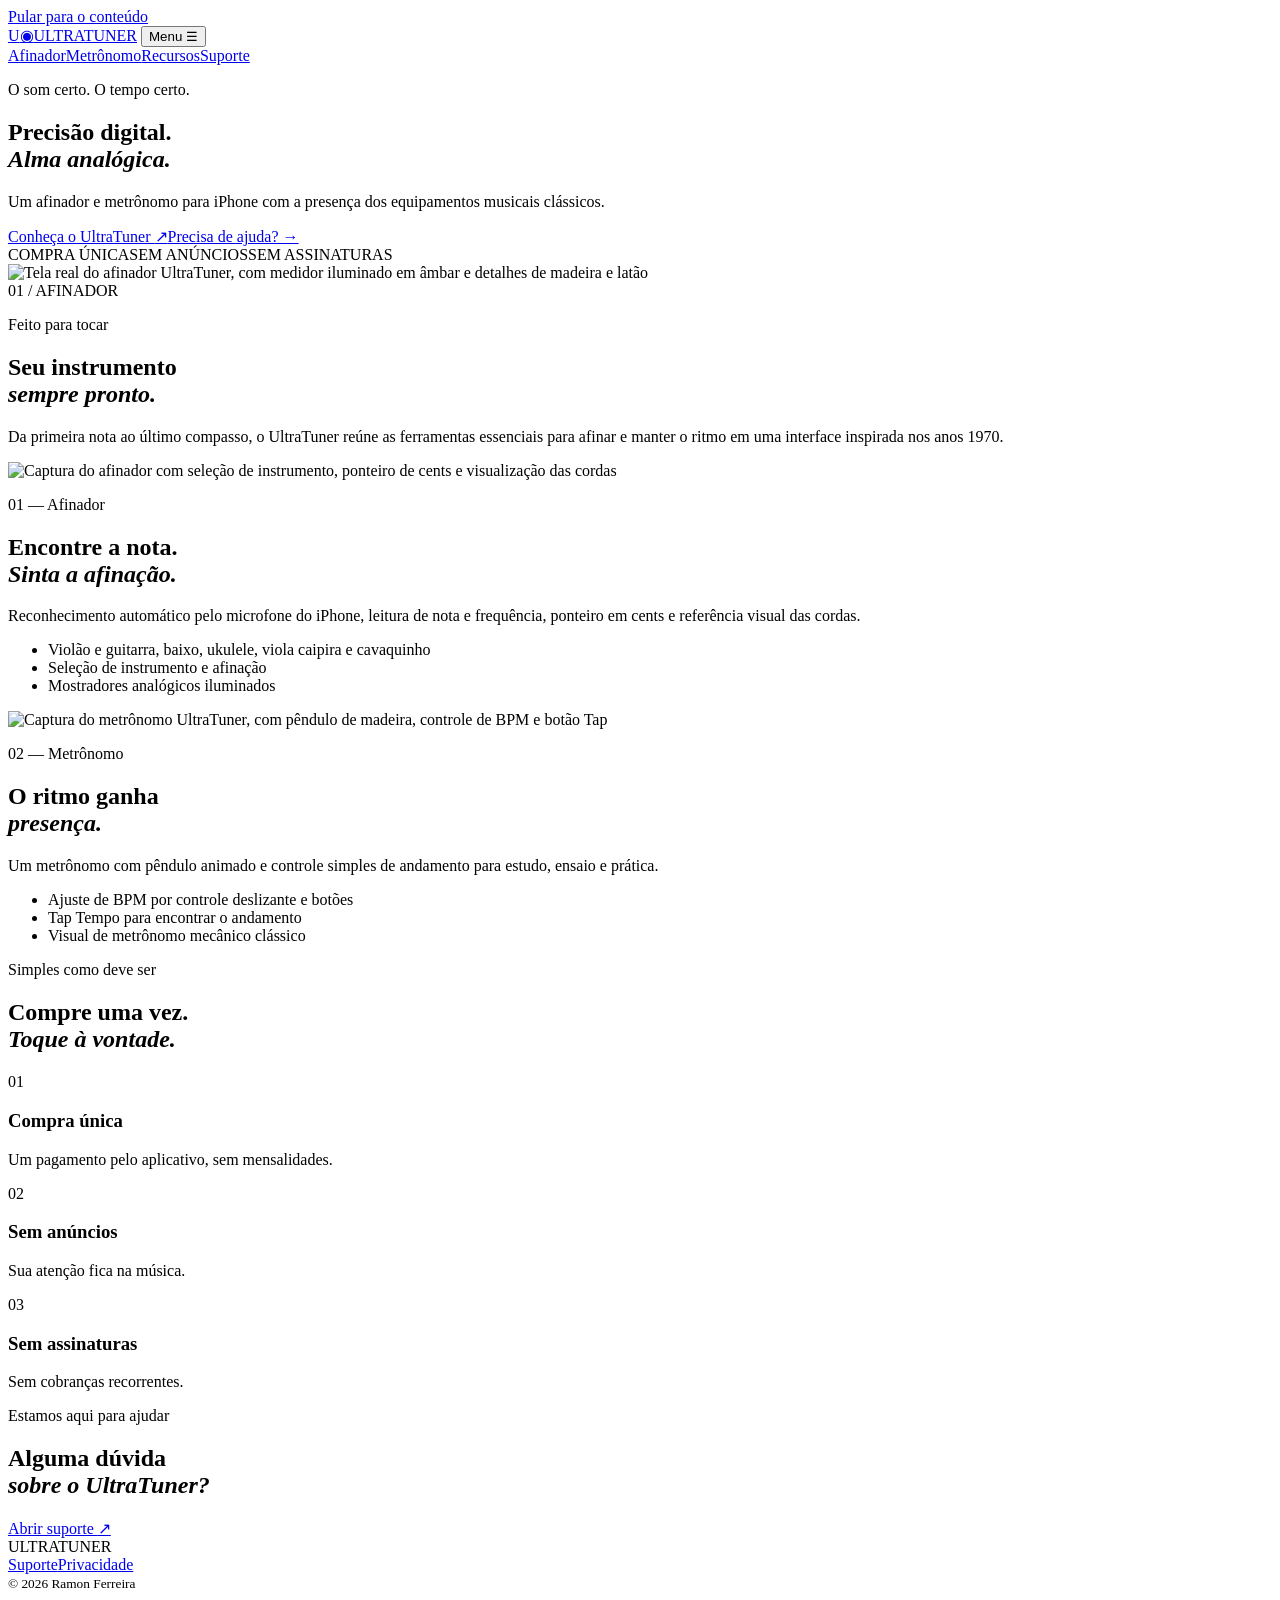
==== index.html @ 43f24510 "Add files via upload" ====
<!doctype html>
<html lang="pt-BR">
<head>
  <meta charset="utf-8">
  <meta name="viewport" content="width=device-width, initial-scale=1">
  <meta name="theme-color" content="#170e0a">
  <meta name="description" content="UltraTuner: afinador e metrônomo para iPhone com visual vintage. Compra única, sem anúncios e sem assinaturas.">
  <title>UltraTuner — Afinador e metrônomo vintage</title>
  <link rel="stylesheet" href="styles.css">
  <script src="script.js" defer></script>
</head>
<body>
  <a class="skip" href="#conteudo">Pular para o conteúdo</a>
  <header class="topbar">
    <a class="brand" href="index.html" aria-label="UltraTuner, início"><span class="brand-mark">U<span>◉</span></span><span>ULTRA<span class="brand-light">TUNER</span></span></a>
    <button class="menu-button" type="button" aria-expanded="false" aria-controls="main-nav">Menu <span aria-hidden="true">☰</span></button>
    <nav id="main-nav" aria-label="Navegação principal"><a href="#afinador">Afinador</a><a href="#metronomo">Metrônomo</a><a href="#recursos">Recursos</a><a href="suporte.html">Suporte</a></nav>
  </header>
  <main id="conteudo">
    <section class="hero wood">
      <div class="hero-copy"><p class="eyebrow">O som certo. O tempo certo.</p><h1>Precisão digital.<br><em>Alma analógica.</em></h1><p class="lead">Um afinador e metrônomo para iPhone com a presença dos equipamentos musicais clássicos.</p><div class="hero-actions"><a class="button" href="#recursos">Conheça o UltraTuner <span aria-hidden="true">↗</span></a><a class="text-link" href="suporte.html">Precisa de ajuda? →</a></div><div class="hero-facts"><span>COMPRA ÚNICA</span><span>SEM ANÚNCIOS</span><span>SEM ASSINATURAS</span></div></div>
      <div class="hero-visual"><div class="halo"></div><div class="phone"><img src="assets/afinador.png" alt="Tela real do afinador UltraTuner, com medidor iluminado em âmbar e detalhes de madeira e latão"></div><div class="visual-caption">01 / AFINADOR</div></div>
    </section>
    <section class="intro section-pad"><div><p class="eyebrow">Feito para tocar</p><h2>Seu instrumento<br><em>sempre pronto.</em></h2></div><p>Da primeira nota ao último compasso, o UltraTuner reúne as ferramentas essenciais para afinar e manter o ritmo em uma interface inspirada nos anos 1970.</p></section>
    <section id="afinador" class="feature section-pad"><div class="feature-image"><img src="assets/afinador.png" alt="Captura do afinador com seleção de instrumento, ponteiro de cents e visualização das cordas" loading="lazy"></div><div class="feature-copy"><p class="eyebrow">01 — Afinador</p><h2>Encontre a nota.<br><em>Sinta a afinação.</em></h2><p>Reconhecimento automático pelo microfone do iPhone, leitura de nota e frequência, ponteiro em cents e referência visual das cordas.</p><ul><li>Violão e guitarra, baixo, ukulele, viola caipira e cavaquinho</li><li>Seleção de instrumento e afinação</li><li>Mostradores analógicos iluminados</li></ul></div></section>
    <section id="metronomo" class="feature feature-reverse section-pad"><div class="feature-image"><img src="assets/metronomo.png" alt="Captura do metrônomo UltraTuner, com pêndulo de madeira, controle de BPM e botão Tap" loading="lazy"></div><div class="feature-copy"><p class="eyebrow">02 — Metrônomo</p><h2>O ritmo ganha<br><em>presença.</em></h2><p>Um metrônomo com pêndulo animado e controle simples de andamento para estudo, ensaio e prática.</p><ul><li>Ajuste de BPM por controle deslizante e botões</li><li>Tap Tempo para encontrar o andamento</li><li>Visual de metrônomo mecânico clássico</li></ul></div></section>
    <section id="recursos" class="value section-pad"><p class="eyebrow">Simples como deve ser</p><h2>Compre uma vez.<br><em>Toque à vontade.</em></h2><div class="value-grid"><div><span class="value-number">01</span><h3>Compra única</h3><p>Um pagamento pelo aplicativo, sem mensalidades.</p></div><div><span class="value-number">02</span><h3>Sem anúncios</h3><p>Sua atenção fica na música.</p></div><div><span class="value-number">03</span><h3>Sem assinaturas</h3><p>Sem cobranças recorrentes.</p></div></div></section>
    <section class="support-band section-pad"><div><p class="eyebrow">Estamos aqui para ajudar</p><h2>Alguma dúvida<br><em>sobre o UltraTuner?</em></h2></div><a class="button" href="suporte.html">Abrir suporte <span aria-hidden="true">↗</span></a></section>
  </main>
  <footer><div class="footer-inner"><span class="footer-brand">ULTRA<span>TUNER</span></span><nav aria-label="Rodapé"><a href="suporte.html">Suporte</a><a href="privacidade.html">Privacidade</a></nav><small>© 2026 Ramon Ferreira</small></div></footer>
</body>
</html>
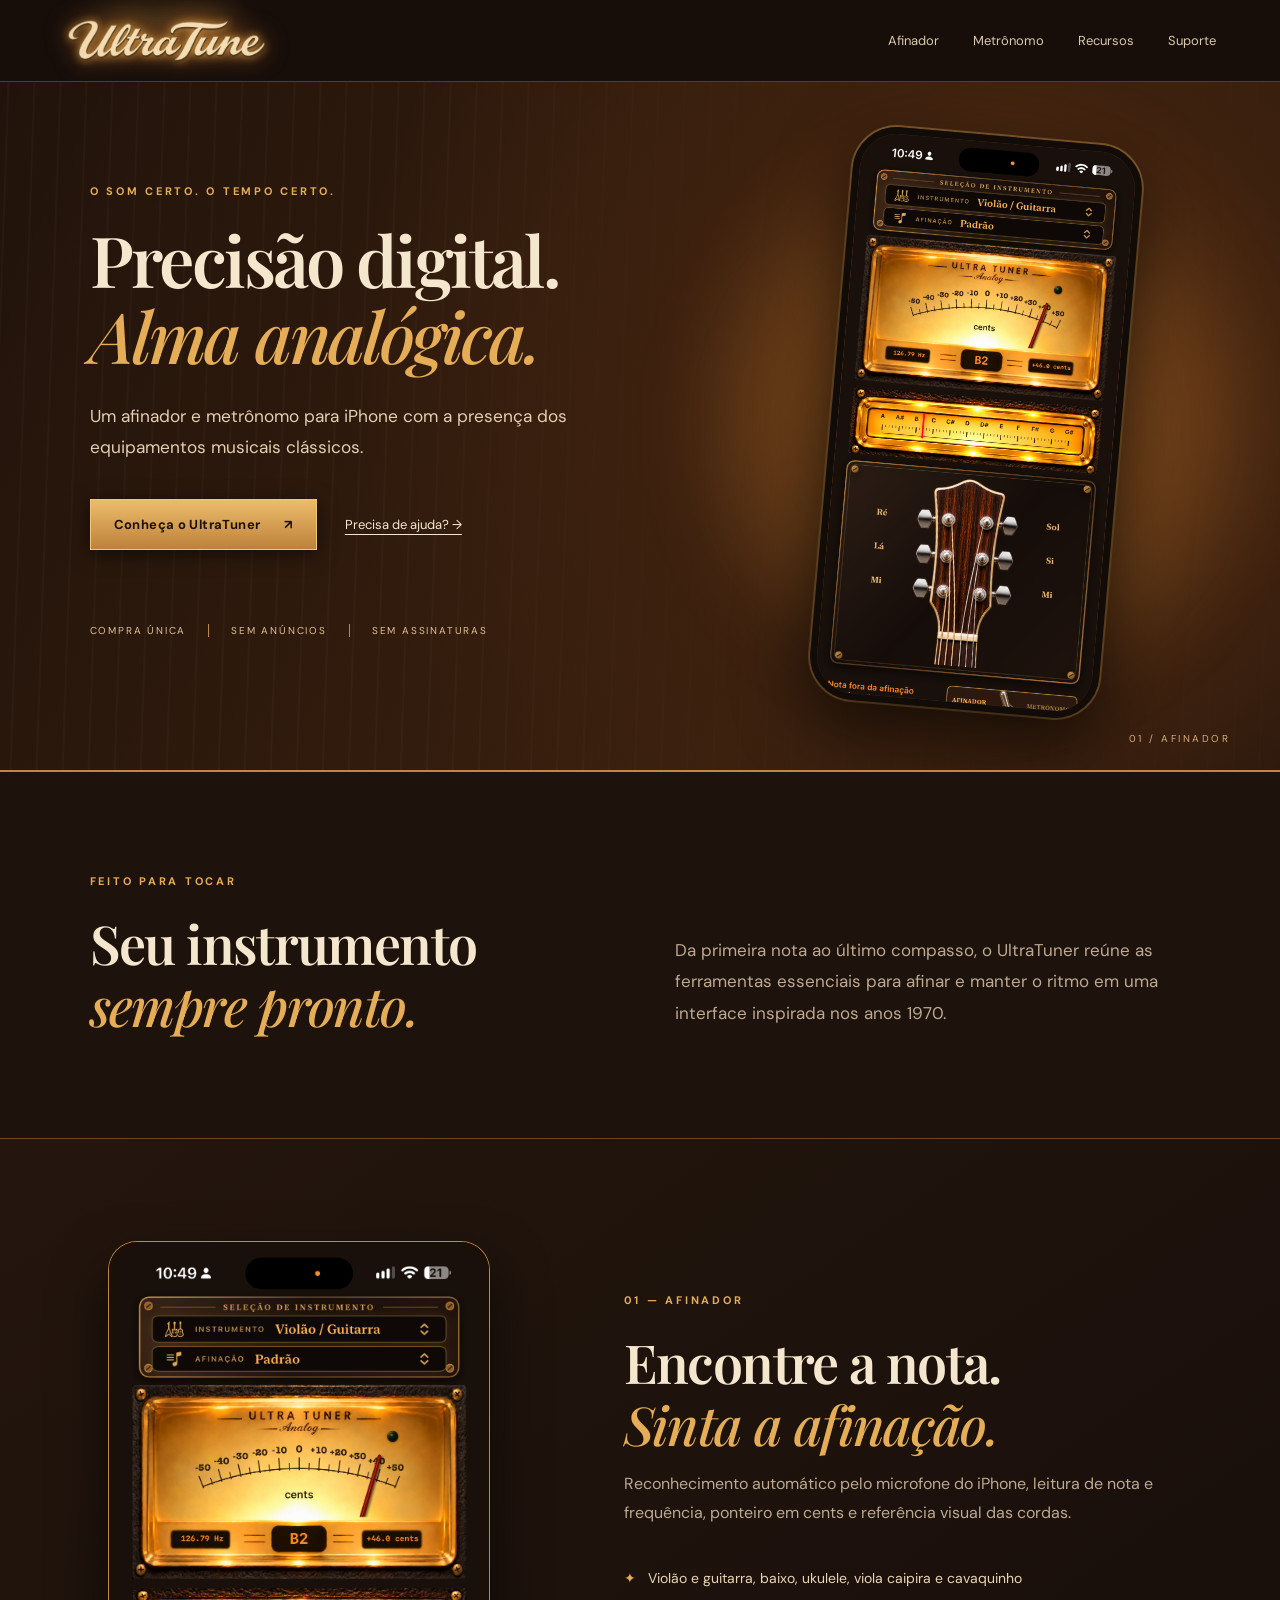
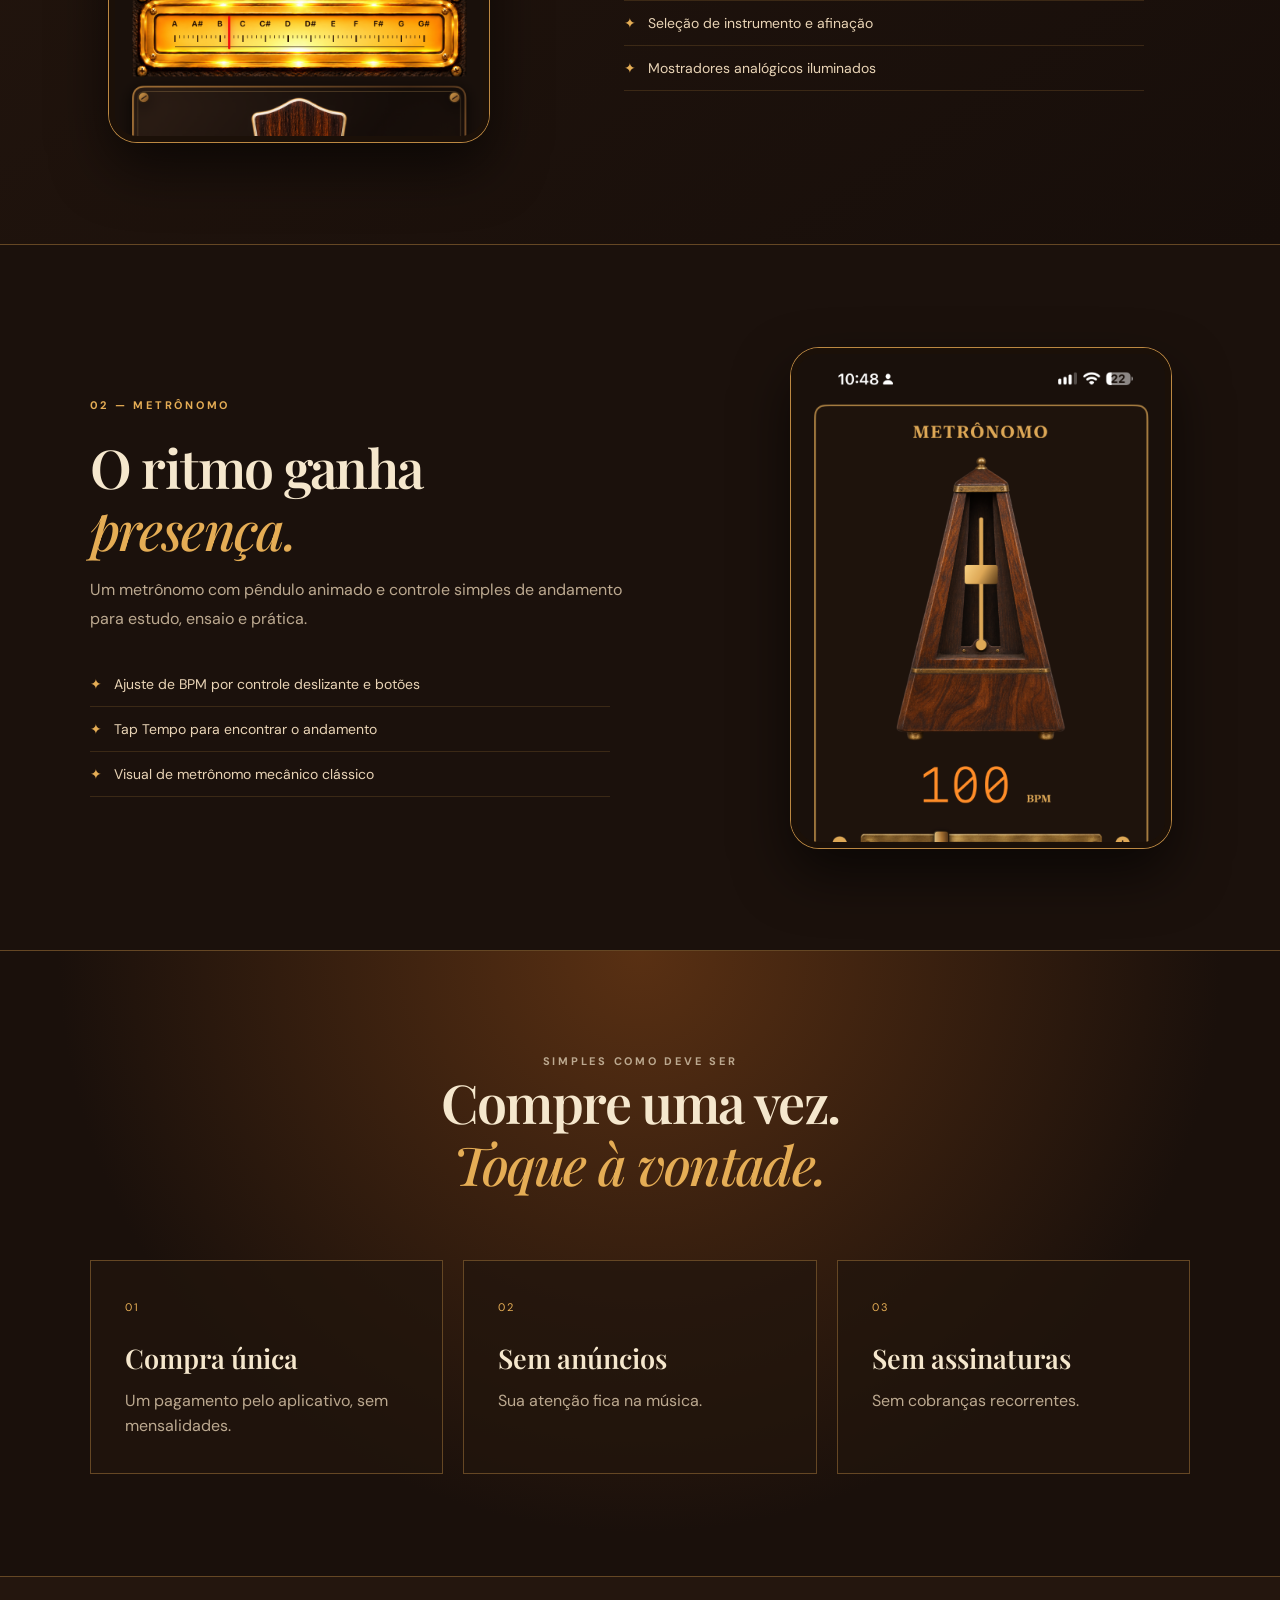
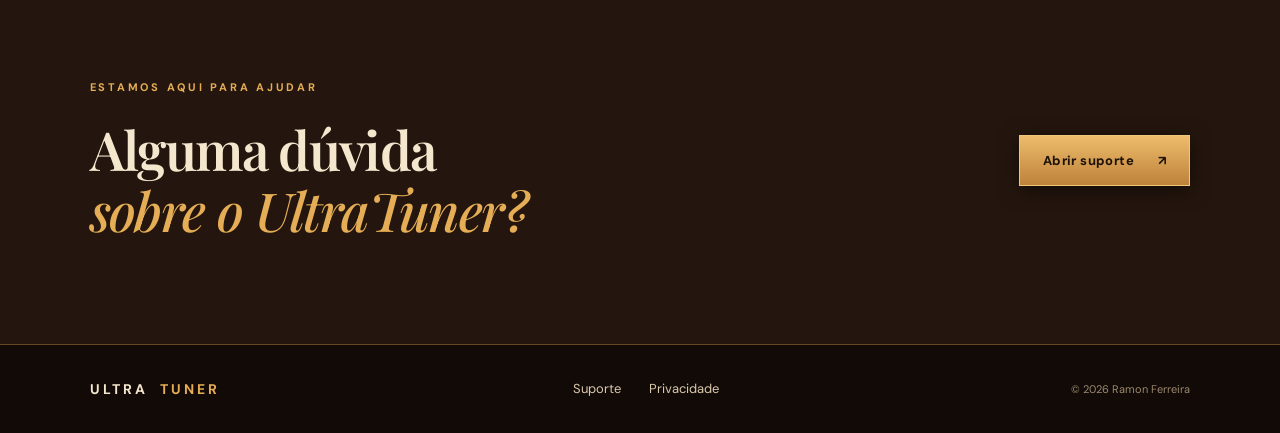
==== commit 8b47c3ab: "Add files via upload" ====
--- a/index.html
+++ b/index.html
@@ -12,7 +12,7 @@
 <body>
   <a class="skip" href="#conteudo">Pular para o conteúdo</a>
   <header class="topbar">
-    <a class="brand" href="index.html" aria-label="UltraTuner, início"><span class="brand-mark">U<span>◉</span></span><span>ULTRA<span class="brand-light">TUNER</span></span></a>
+    <a class="brand brand-wordmark" href="index.html" aria-label="UltraTuner, início"><img src="assets/ultratune-wordmark.png" alt="" width="2070" height="500"></a>
     <button class="menu-button" type="button" aria-expanded="false" aria-controls="main-nav">Menu <span aria-hidden="true">☰</span></button>
     <nav id="main-nav" aria-label="Navegação principal"><a href="#afinador">Afinador</a><a href="#metronomo">Metrônomo</a><a href="#recursos">Recursos</a><a href="suporte.html">Suporte</a></nav>
   </header>
--- a/styles.css
+++ b/styles.css
@@ -0,0 +1,4 @@
+@import url('https://fonts.googleapis.com/css2?family=DM+Sans:wght@400;500;600;700&family=Playfair+Display:ital,wght@0,500;0,600;0,700;1,500;1,600&display=swap');
+:root{color-scheme:dark;--bg:#170e0a;--panel:#23150e;--panel2:#301d11;--amber:#e5ad55;--gold:#bc8842;--cream:#f5e7cd;--muted:#bca990;--line:#654724;font-family:'DM Sans',Arial,sans-serif;scroll-behavior:smooth}*{box-sizing:border-box}body{margin:0;background:var(--bg);color:var(--cream)}a{color:inherit}img{display:block;max-width:100%}.skip{position:absolute;left:-9999px;top:8px;z-index:10;background:var(--amber);color:#1c1009;padding:10px}.skip:focus{left:8px}.topbar{height:82px;display:flex;align-items:center;justify-content:space-between;max-width:1440px;margin:auto;padding:0 clamp(24px,5vw,74px);border-bottom:1px solid #5a3b20}.brand,.footer-brand{text-decoration:none;font-size:17px;font-weight:700;letter-spacing:.22em;display:flex;align-items:center;gap:12px;white-space:nowrap}.brand-light,.footer-brand span{color:var(--amber)}.brand-mark{display:grid;place-items:center;border:1px solid var(--gold);width:34px;height:34px;border-radius:50%;font-family:Georgia,serif;font-size:18px;letter-spacing:0;color:var(--amber);position:relative}.brand-mark span{font-size:7px;position:absolute;right:3px;top:3px}.topbar nav{display:flex;gap:34px}.topbar nav a,footer a{text-decoration:none;color:#dbc9ac;font-size:13px;transition:color .2s}.topbar nav a:hover,footer a:hover,.topbar nav a[aria-current]{color:var(--amber)}.menu-button{display:none}.wood{background:radial-gradient(circle at 78% 45%,#6c3816 0,#3d210f 31%,transparent 61%),repeating-linear-gradient(92deg,transparent 0 7px,#ffffff06 8px 9px,transparent 10px 26px),linear-gradient(115deg,#21130b,#3a200e 65%,#1b100b)}.hero{min-height:690px;max-width:1440px;margin:auto;display:grid;grid-template-columns:1.05fr .95fr;overflow:hidden;border-bottom:2px solid var(--gold)}.hero-copy{padding:clamp(70px,8vw,130px) 20px 70px clamp(24px,7vw,100px);position:relative;z-index:1}.eyebrow{text-transform:uppercase;letter-spacing:.25em;font-size:11px;font-weight:700;color:var(--amber);margin:0 0 24px}.hero h1,.page-hero h1{font-size:clamp(51px,5.5vw,88px);line-height:1.07;margin:0 0 28px;letter-spacing:-.04em;font-family:'Playfair Display',Georgia,serif;font-weight:600}.hero h1 em,h2 em,.page-hero h1 em{color:var(--amber);font-weight:500}.lead{font-size:clamp(16px,1.35vw,19px);line-height:1.8;color:#e2ceb0;max-width:530px}.hero-actions{display:flex;gap:28px;align-items:center;flex-wrap:wrap;margin-top:36px}.button{background:linear-gradient(#edbc6b,#bd823a);color:#1d1109;font-weight:700;text-decoration:none;padding:16px 23px;border:1px solid #f0c679;display:inline-flex;gap:24px;align-items:center;justify-content:space-between;box-shadow:0 4px 20px #0008;font-size:13px;letter-spacing:.03em}.button:hover{filter:brightness(1.13)}.text-link{color:var(--cream);font-size:13px;text-underline-offset:5px}.hero-facts{display:flex;gap:22px;flex-wrap:wrap;margin-top:74px;color:#dec296;font-size:10px;letter-spacing:.18em}.hero-facts span+span{border-left:1px solid var(--gold);padding-left:22px}.hero-visual{position:relative;display:grid;place-items:center;padding:38px 50px 46px}.halo{position:absolute;width:80%;aspect-ratio:1;border-radius:50%;background:#f1a63b30;filter:blur(48px)}.phone{position:relative;width:min(290px,72%);height:575px;border:7px solid #120c09;border-radius:44px;overflow:hidden;box-shadow:0 22px 70px #000b,0 0 0 2px #8c612d;transform:rotate(5deg)}.phone img{width:100%;height:100%;object-fit:cover;object-position:top}.visual-caption{position:absolute;bottom:25px;right:50px;font-size:10px;letter-spacing:.25em;color:#d4ae75}.section-pad{padding:clamp(70px,8vw,118px) clamp(24px,7vw,100px)}.intro,.feature,.value,.support-band{max-width:1440px;margin:auto}.intro{display:grid;grid-template-columns:1fr 1fr;gap:70px;align-items:end;background:#1e120c;border-bottom:1px solid var(--line)}h2{font-family:'Playfair Display',Georgia,serif;font-weight:600;letter-spacing:-.03em;line-height:1.15;font-size:clamp(38px,4.2vw,64px);margin:0}.intro>p{font-size:17px;color:var(--muted);line-height:1.85;max-width:550px;margin:0 0 7px}.feature{display:grid;grid-template-columns:.85fr 1.15fr;gap:clamp(40px,9vw,140px);align-items:center;border-bottom:1px solid var(--line);background:linear-gradient(145deg,#24160e,#170e0a)}.feature-reverse{grid-template-columns:1.15fr .85fr;background:#1b110c}.feature-reverse .feature-image{order:2}.feature-image{width:min(100%,380px);height:500px;justify-self:center;overflow:hidden;border:6px solid #1b1008;border-radius:28px;box-shadow:0 0 0 1px var(--gold),0 25px 55px #0009}.feature-image img{height:100%;width:100%;object-fit:cover;object-position:top}.feature-copy>p:not(.eyebrow){max-width:540px;line-height:1.8;color:var(--muted);font-size:16px}.feature-copy ul{padding:0;margin:28px 0 0;list-style:none;max-width:520px}.feature-copy li{padding:13px 0 13px 24px;border-bottom:1px solid #65472470;position:relative;font-size:14px;color:#e9d4b6}.feature-copy li:before{content:'✦';position:absolute;left:0;color:var(--amber)}.value{text-align:center;background:radial-gradient(circle at 50% 0,#593013,#1a100b 65%);border-bottom:1px solid var(--line)}.value-grid{display:grid;grid-template-columns:repeat(3,1fr);gap:20px;margin-top:65px;text-align:left}.value-grid>div{border:1px solid var(--line);background:#21150dbb;padding:34px;min-height:205px}.value-number{color:var(--amber);letter-spacing:.2em;font-size:11px}.value h3{font:600 27px 'Playfair Display',Georgia,serif;margin:24px 0 12px}.value p{color:var(--muted);line-height:1.6;margin:0}.support-band{display:flex;justify-content:space-between;align-items:center;gap:30px;background:#24160e}.page-hero{padding:100px clamp(24px,7vw,100px);border-bottom:2px solid var(--gold)}.page-hero .lead{max-width:690px}.content-section{max-width:1100px;margin:auto;padding:75px 24px}.content-heading{text-align:center;margin-bottom:45px}.steps{display:grid;grid-template-columns:repeat(3,1fr);gap:20px}.steps article{border:1px solid var(--line);padding:28px;background:#23150e}.steps article>span{color:var(--amber);font-size:11px;letter-spacing:.2em}.steps h3{font:600 25px 'Playfair Display',Georgia,serif}.steps p,.contact-panel p,.policy p{color:var(--muted);line-height:1.8}.contact-panel{max-width:1052px;margin:0 auto 90px;padding:55px;background:linear-gradient(145deg,#4a2813,#23150e);border:1px solid var(--gold)}.contact-panel p{max-width:740px}.contact-panel .button{margin-top:18px}.contact-fallback{font-size:13px;color:var(--amber)!important}.policy{max-width:850px}.policy h2{font-size:32px;margin:42px 0 10px}.policy-status{border-left:3px solid var(--amber);padding:16px 20px;background:#38220f;color:var(--cream)!important}.policy-date{font-size:13px;margin-top:45px}footer{border-top:1px solid var(--line);background:#110a07}.footer-inner{max-width:1440px;padding:35px clamp(24px,7vw,100px);margin:auto;display:flex;align-items:center;justify-content:space-between;gap:25px}.footer-brand{font-size:14px}footer nav{display:flex;gap:28px}footer small{color:#9d896e;font-size:11px}@media(max-width:800px){.topbar{height:70px}.menu-button{display:block;background:none;border:1px solid var(--line);color:var(--cream);padding:9px 12px}.topbar nav{display:none;position:absolute;z-index:5;top:70px;left:0;right:0;background:#21140d;border-bottom:1px solid var(--gold);padding:20px 24px;flex-direction:column;gap:18px}.topbar nav.open{display:flex}.hero{grid-template-columns:1fr}.hero-copy{padding:75px 24px 30px}.hero-facts{margin-top:45px}.hero-visual{padding:24px 24px 58px}.phone{height:470px;width:235px}.intro,.feature{grid-template-columns:1fr}.intro{gap:30px}.feature-reverse .feature-image{order:0}.feature-image{height:430px;width:280px}.value-grid,.steps{grid-template-columns:1fr}.support-band{flex-direction:column;align-items:flex-start}.footer-inner{flex-wrap:wrap}}@media(max-width:420px){.hero-facts{gap:10px;font-size:8px}.hero-facts span+span{padding-left:10px}.brand{font-size:13px}.hero h1{font-size:48px}.page-hero{padding-top:70px;padding-bottom:70px}}
+
+.brand-wordmark{display:block;width:clamp(168px,16vw,245px);height:58px;position:relative;isolation:isolate}.brand-wordmark:before{content:"";position:absolute;left:19%;right:19%;top:6px;height:14px;background:#ffb64d;filter:blur(17px);opacity:.6;z-index:-1}.brand-wordmark img{width:100%;height:100%;object-fit:contain;filter:drop-shadow(0 0 4px #ffb850ab) drop-shadow(0 0 11px #d8752780)}@media(max-width:420px){.brand-wordmark{width:170px;height:48px}}
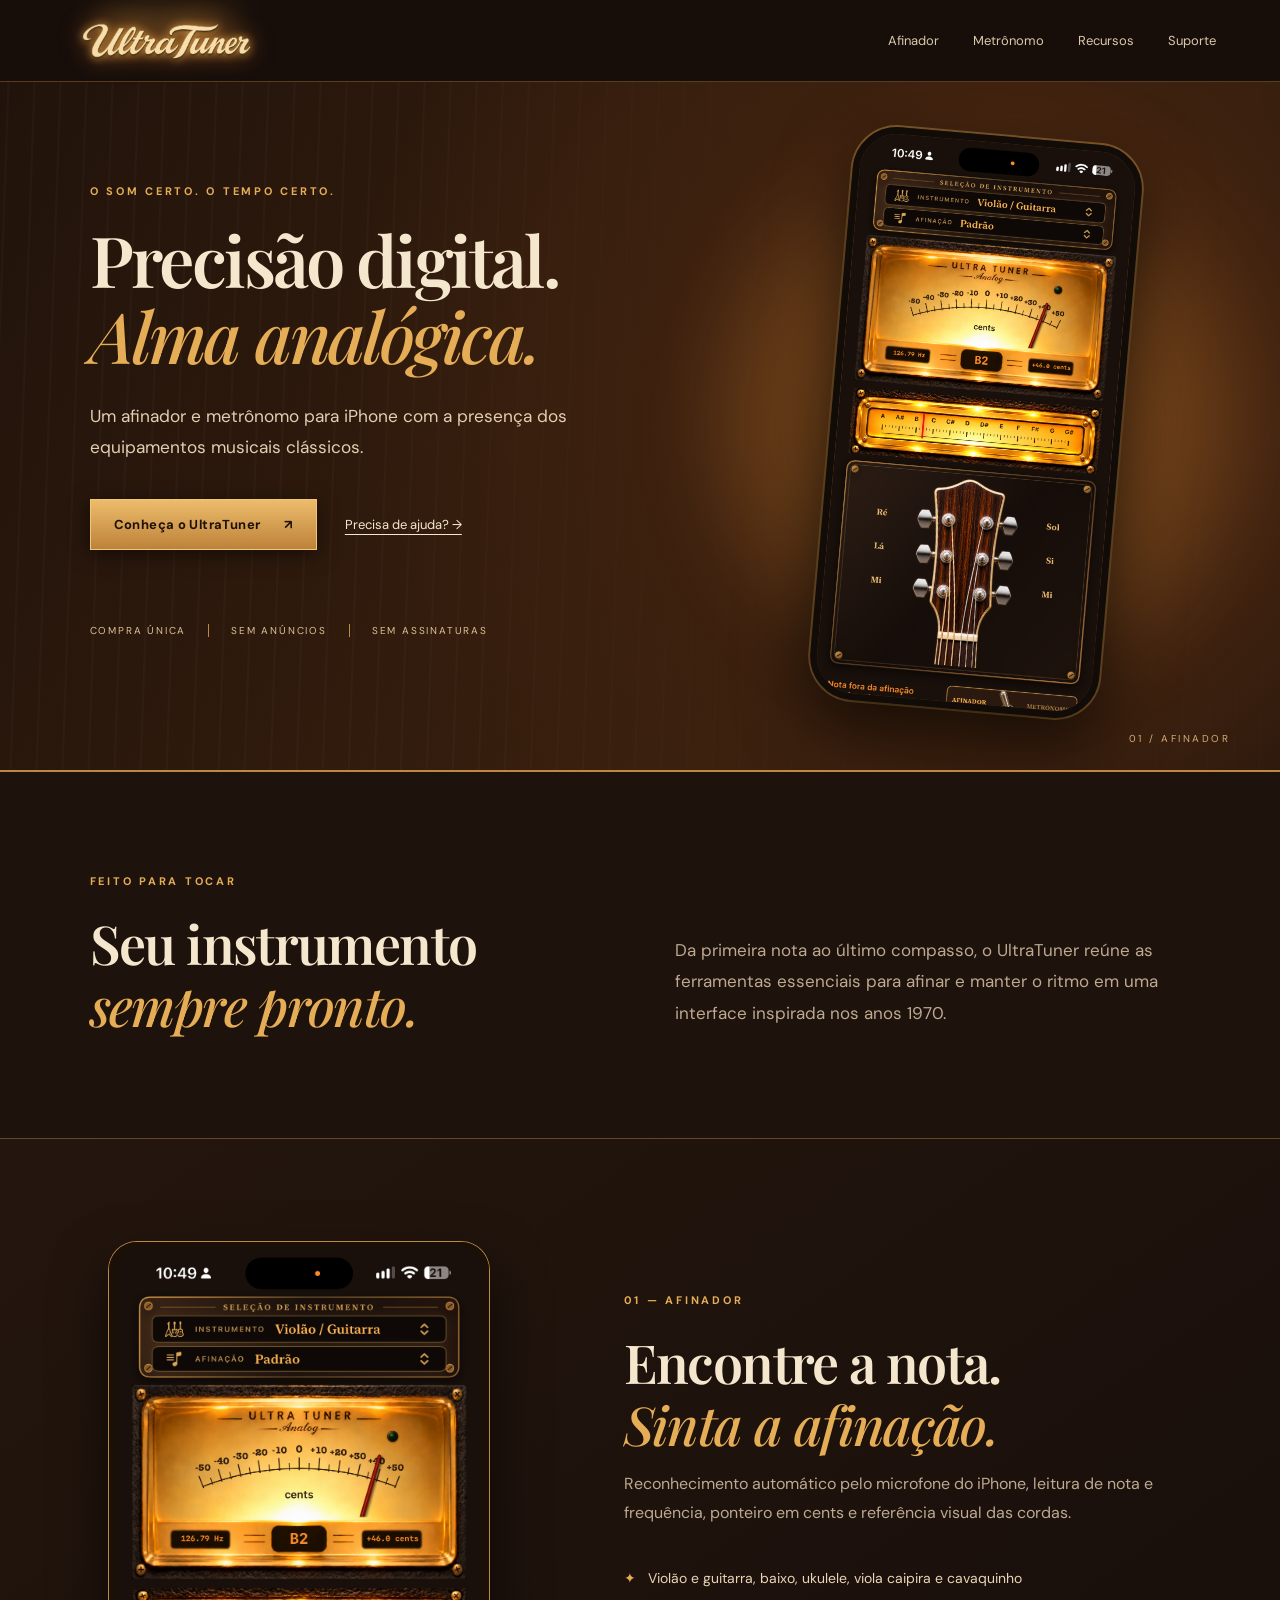
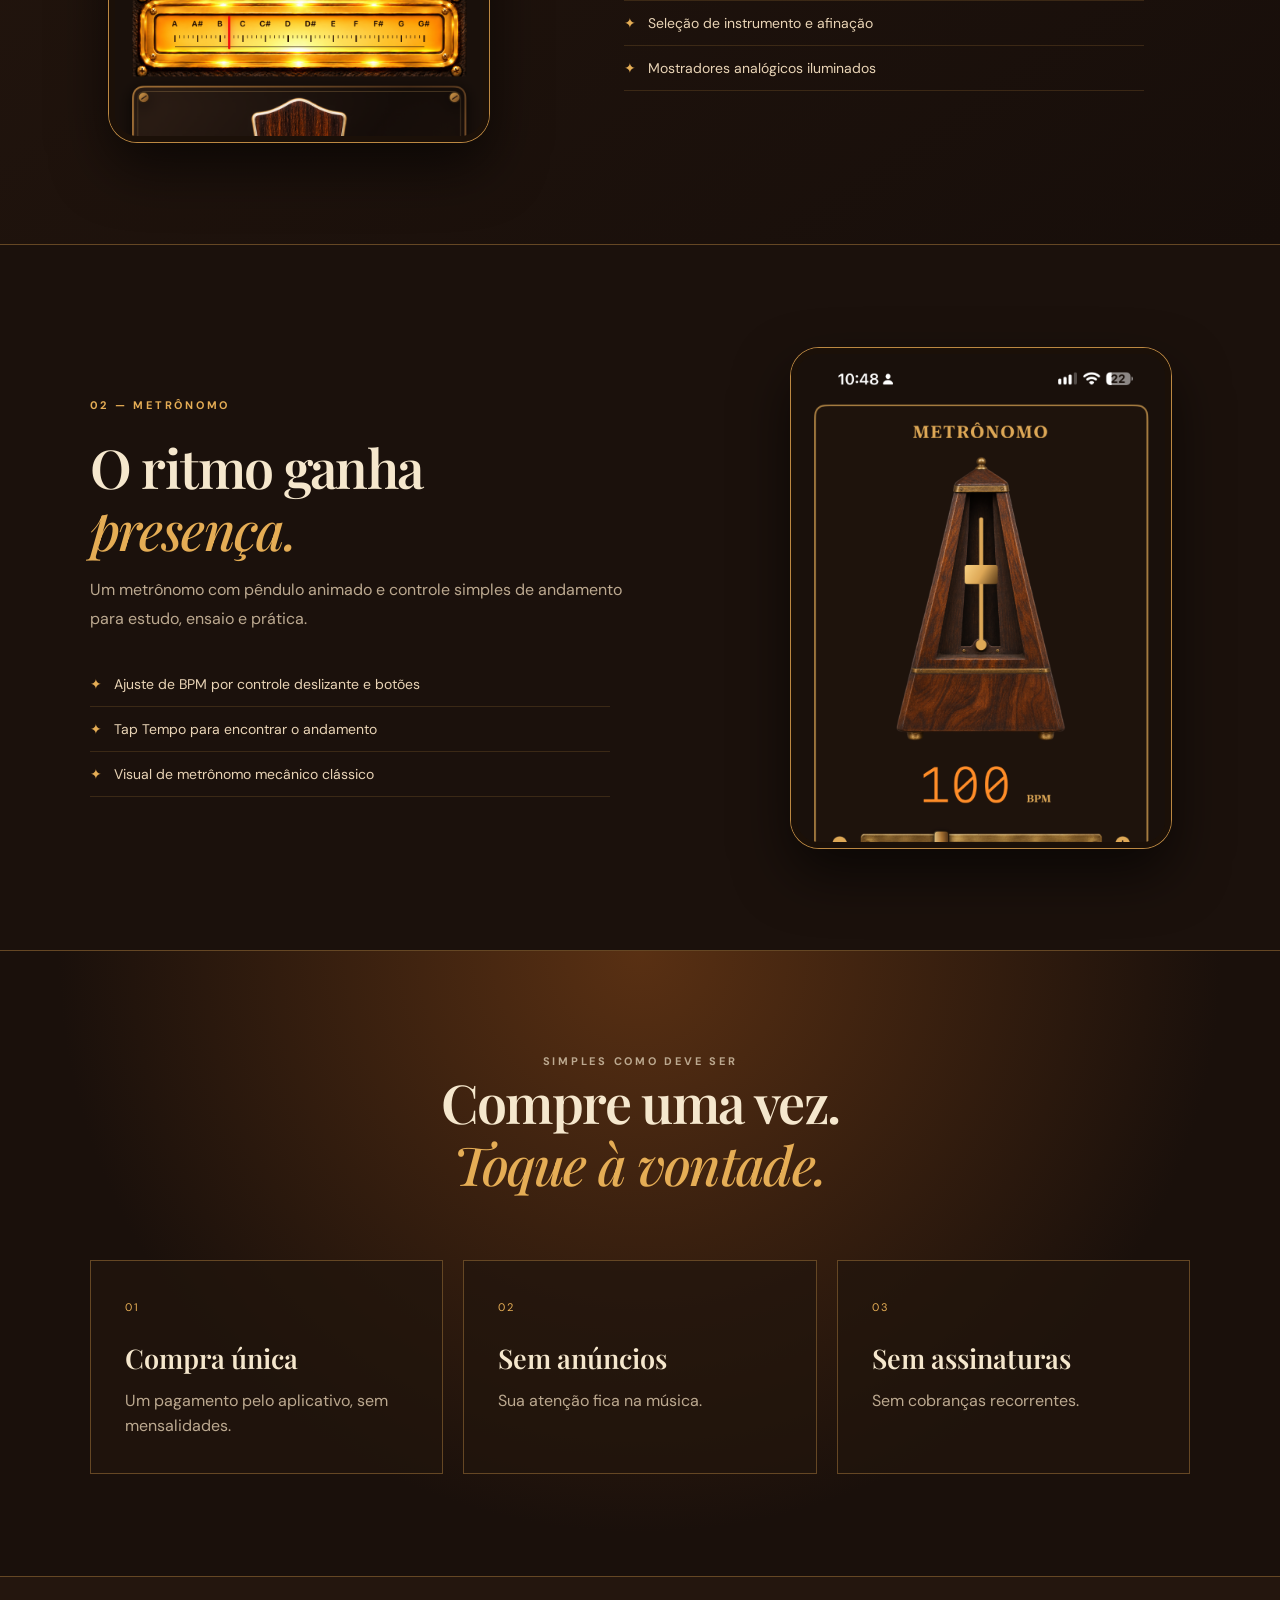
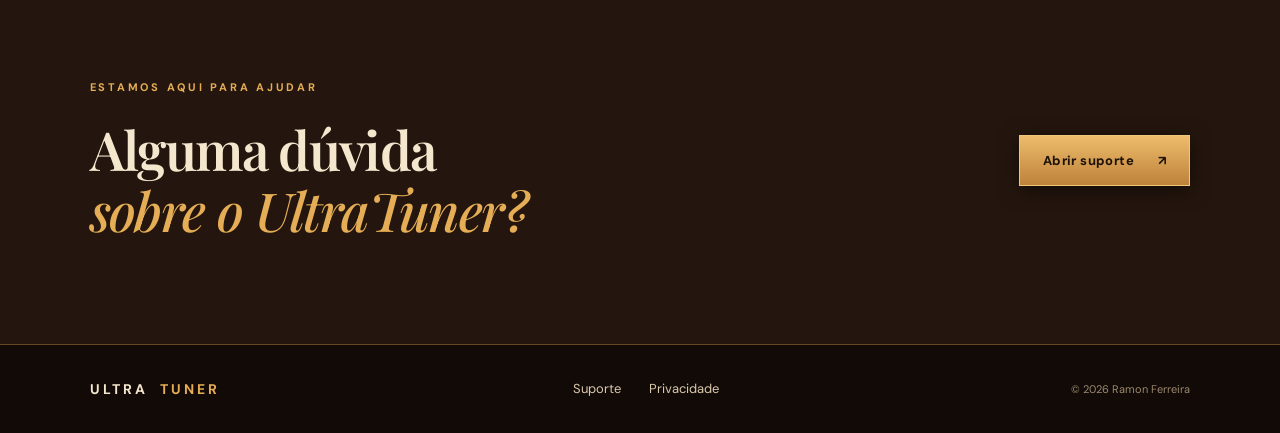
==== commit 35ce123d: "Add files via upload" ====
--- a/index.html
+++ b/index.html
@@ -12,7 +12,7 @@
 <body>
   <a class="skip" href="#conteudo">Pular para o conteúdo</a>
   <header class="topbar">
-    <a class="brand brand-wordmark" href="index.html" aria-label="UltraTuner, início"><img src="assets/ultratune-wordmark.png" alt="" width="2070" height="500"></a>
+    <a class="brand brand-wordmark" href="index.html" aria-label="UltraTuner, início"><img src="assets/ultratuner-wordmark.png" alt="" width="2070" height="500"></a>
     <button class="menu-button" type="button" aria-expanded="false" aria-controls="main-nav">Menu <span aria-hidden="true">☰</span></button>
     <nav id="main-nav" aria-label="Navegação principal"><a href="#afinador">Afinador</a><a href="#metronomo">Metrônomo</a><a href="#recursos">Recursos</a><a href="suporte.html">Suporte</a></nav>
   </header>
